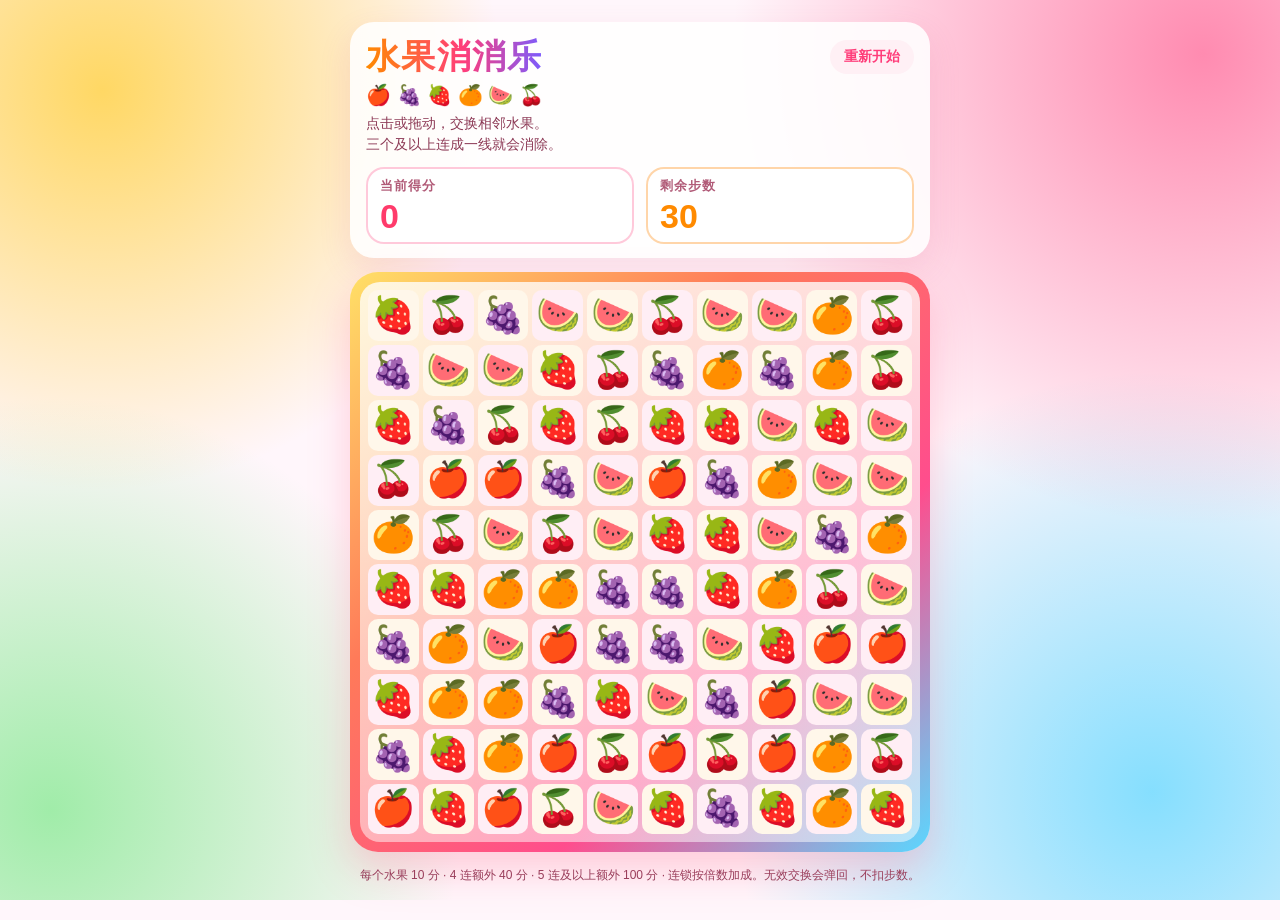
==== fruit-match3/index.html @ 19c9c41e "初始提交：水果消消乐和扫雷" ====
<!DOCTYPE html>
<html lang="zh-CN">
<head>
<meta charset="UTF-8">
<meta name="viewport" content="width=device-width, initial-scale=1">
<meta name="color-scheme" content="light">
<title>水果消消乐</title>
<link rel="icon" href="data:image/svg+xml,%3Csvg xmlns='http://www.w3.org/2000/svg' viewBox='0 0 16 16'%3E%3Ccircle cx='8' cy='8' r='8' fill='%23ff4d7a'/%3E%3C/svg%3E">
<style>
  :root { color-scheme: light; }

  * { box-sizing: border-box; }

  html, body { margin: 0; padding: 0; }

  body {
    min-height: 100vh;
    display: flex;
    justify-content: center;
    align-items: flex-start;
    padding: 22px 14px 36px;
    color: #6d2948;
    font-family: "Segoe UI", "PingFang SC", "Microsoft YaHei", sans-serif;
    background-color: #fff6fb;
    background-image:
      radial-gradient(circle at 8% 10%, rgba(255, 214, 92, .95) 0, rgba(255, 214, 92, 0) 28%),
      radial-gradient(circle at 94% 6%, rgba(255, 130, 170, .92) 0, rgba(255, 130, 170, 0) 32%),
      radial-gradient(circle at 90% 88%, rgba(120, 220, 255, .9) 0, rgba(120, 220, 255, 0) 30%),
      radial-gradient(circle at 4% 90%, rgba(150, 235, 160, .9) 0, rgba(150, 235, 160, 0) 28%);
    background-attachment: fixed;
  }

  button { font-family: inherit; }

  button:focus-visible {
    outline: 3px solid #ffd166;
    outline-offset: 3px;
  }

  ::selection { background: #ffd0e0; }

  .app {
    width: min(580px, 100%);
    display: flex;
    flex-direction: column;
    gap: 14px;
    user-select: none;
    -webkit-user-select: none;
  }

  .panel {
    background: rgba(255, 255, 255, .88);
    border-radius: 24px;
    padding: 16px 16px 14px;
    box-shadow: 0 12px 32px rgba(214, 80, 120, .14);
  }

  .title-row {
    display: flex;
    align-items: center;
    justify-content: space-between;
    gap: 12px;
  }

  h1 {
    margin: 0;
    font-size: 34px;
    line-height: 1.1;
    letter-spacing: .04em;
    color: #ff3d7a;
  }

  @supports ((-webkit-background-clip: text) or (background-clip: text)) {
    h1 {
      background: linear-gradient(90deg, #ff8a00, #ff3d7a 55%, #7a5cff);
      -webkit-background-clip: text;
      background-clip: text;
      color: transparent;
    }
  }

  .text-btn {
    flex: 0 0 auto;
    border: 0;
    background: #fff0f5;
    color: #ff3d7a;
    font-weight: 800;
    font-size: 14px;
    border-radius: 999px;
    padding: 8px 14px;
    cursor: pointer;
  }

  .text-btn:hover { background: #ffe0ea; }
  .text-btn:active { transform: translateY(1px); }

  .decor {
    margin: 8px 0 0;
    font-size: 20px;
    letter-spacing: .28em;
  }

  .hint {
    margin: 6px 0 0;
    color: #8d3a56;
    font-size: 14px;
    line-height: 1.5;
  }

  .stats {
    display: flex;
    gap: 12px;
    margin-top: 12px;
  }

  .stat {
    flex: 1;
    min-width: 0;
    background: #fff;
    border-radius: 18px;
    padding: 10px 14px 8px;
    box-shadow: inset 0 0 0 2px rgba(255, 170, 190, .35);
  }

  .score-stat { box-shadow: inset 0 0 0 2px rgba(255, 61, 122, .28); }
  .moves-stat { box-shadow: inset 0 0 0 2px rgba(255, 150, 40, .4); }

  .stat-label {
    display: block;
    color: #b15b78;
    font-size: 13px;
    font-weight: 800;
    letter-spacing: .08em;
  }

  .stat-value {
    display: inline-block;
    margin-top: 2px;
    font-size: 34px;
    line-height: 1.15;
    font-variant-numeric: tabular-nums;
    transform-origin: left center;
  }

  .score-stat .stat-value { color: #ff3b6b; }
  .moves-stat .stat-value { color: #ff8a00; }
  .stat-value.low { color: #ff2d55; }

  .stat-value.bump { animation: bump .25s ease; }

  @keyframes bump {
    50% { transform: scale(1.16); }
  }

  .board-wrap {
    position: relative;
    padding: 10px;
    border-radius: 28px;
    background: linear-gradient(135deg, #ffe066, #ff7a59 34%, #ff4d8d 68%, #5ad7ff);
    box-shadow: 0 18px 40px rgba(255, 90, 130, .28);
  }

  .board-wrap.shake {
    animation: boardNudge .45s ease;
  }

  @keyframes boardNudge {
    0%, 100% { transform: translateX(0); }
    20% { transform: translateX(-5px); }
    40% { transform: translateX(5px); }
    60% { transform: translateX(-3px); }
    80% { transform: translateX(2px); }
  }

  .board {
    width: 100%;
    min-width: 0;
    aspect-ratio: 1;
    display: grid;
    grid-template-columns: repeat(10, minmax(0, 1fr));
    grid-template-rows: repeat(10, minmax(0, 1fr));
    gap: 4px;
    padding: 8px;
    border-radius: 20px;
    overflow: hidden;
    touch-action: none;
    background: linear-gradient(180deg, rgba(255, 255, 255, .78), rgba(255, 255, 255, .5));
    cursor: pointer;
  }

  /*
   * 格子只做定位，不建立层叠上下文。水果用绝对定位脱离文档流，
   * 选中放大时不会把这一行和下面的行撑高。
   */
  .cell {
    position: relative;
    min-width: 0;
    min-height: 0;
    border-radius: 10px;
    background: #fff7ea;
  }

  .cell.alt { background: #ffeef5; }

  .cell.selected {
    background: #ffe08a;
    box-shadow: inset 0 0 0 3px #ff9f1c;
  }

  .cell.target {
    background: #d9ffe9;
    box-shadow: inset 0 0 0 3px #3dce7a;
  }

  .piece {
    font-family: "Segoe UI Emoji", "Apple Color Emoji", "Noto Color Emoji", "Segoe UI Symbol", sans-serif;
    line-height: 1;
  }

  .fruit {
    position: absolute;
    inset: 0;
    z-index: 2;
    display: flex;
    align-items: center;
    justify-content: center;
    min-width: 0;
    min-height: 0;
    font-size: var(--fruit, 24px);
  }

  .cell.selected .fruit { transform: scale(1.12); }

  .fruit.pop {
    z-index: 4;
    animation-name: pop;
    animation-timing-function: ease;
    animation-fill-mode: forwards;
  }

  @keyframes pop {
    0% { transform: scale(1); opacity: 1; }
    38% { transform: scale(1.42); opacity: 1; }
    100% { transform: scale(.15); opacity: 0; }
  }

  .fruit.shake { animation: shake .28s ease; }

  @keyframes shake {
    0%, 100% { transform: translateX(0); }
    30% { transform: translateX(-5px); }
    70% { transform: translateX(5px); }
  }

  .fruit.deal {
    animation-name: deal;
    animation-duration: 320ms;
    animation-timing-function: cubic-bezier(.2, .8, .2, 1);
    animation-fill-mode: backwards;
  }

  @keyframes deal {
    from { transform: scale(.25) rotate(-16deg); opacity: 0; }
    to { transform: none; opacity: 1; }
  }

  .board.dragging,
  .board.dragging .cell { cursor: grabbing; }

  .floats {
    position: absolute;
    inset: 0;
    z-index: 4;
    pointer-events: none;
    overflow: visible;
  }

  .floater {
    position: absolute;
    z-index: 5;
    text-align: center;
    white-space: nowrap;
    color: #ff3d68;
    font-weight: 900;
    text-shadow:
      0 1px 0 #fff,
      0 -1px 0 #fff,
      1px 0 0 #fff,
      -1px 0 0 #fff,
      0 8px 16px rgba(255, 59, 107, .35);
    animation: floatUp .85s ease-out forwards;
  }

  .floater b {
    font-size: 22px;
    font-weight: 900;
  }

  .floater small {
    display: block;
    margin-top: 2px;
    color: #ff7a00;
    font-size: 12px;
    font-weight: 800;
  }

  @keyframes floatUp {
    0% { opacity: 0; transform: translate(-50%, -40%) scale(.7); }
    18% { opacity: 1; transform: translate(-50%, -70%) scale(1.12); }
    100% { opacity: 0; transform: translate(-50%, -150%) scale(1); }
  }

  .toast {
    position: absolute;
    left: 50%;
    top: 50%;
    z-index: 6;
    padding: 12px 20px;
    border-radius: 999px;
    background: #ff3b6b;
    color: #fff;
    font-size: 22px;
    font-weight: 900;
    letter-spacing: .04em;
    white-space: nowrap;
    box-shadow: 0 10px 30px rgba(255, 59, 107, .35);
    pointer-events: none;
    opacity: 0;
    transform: translate(-50%, -46%) scale(.92);
    transition: .2s ease;
  }

  .toast.show {
    opacity: 1;
    transform: translate(-50%, -50%) scale(1);
  }

  .rule {
    margin: 0;
    text-align: center;
    color: #8d3a56;
    font-size: 12px;
    line-height: 1.5;
  }

  .overlay {
    position: fixed;
    inset: 0;
    z-index: 30;
    display: grid;
    place-items: center;
    padding: 20px;
    background: rgba(88, 24, 52, .38);
    backdrop-filter: blur(6px);
  }

  .overlay[hidden] { display: none !important; }

  .dialog {
    width: min(340px, 100%);
    padding: 28px 24px 22px;
    border-radius: 28px;
    background: #fff;
    text-align: center;
    box-shadow: 0 24px 60px rgba(120, 20, 60, .25);
    animation: dialogIn .28s ease;
  }

  @keyframes dialogIn {
    from { transform: scale(.92); opacity: 0; }
    to { transform: none; opacity: 1; }
  }

  .dialog-mark {
    font-size: 54px;
    line-height: 1;
  }

  .dialog h2 {
    margin: 8px 0 0;
    color: #ff3d7a;
    font-size: 28px;
  }

  .over-reason {
    margin: 6px 0 0;
    color: #8d3a56;
    font-size: 14px;
  }

  .final-label {
    margin: 16px 0 0;
    color: #b15b78;
    font-size: 13px;
    font-weight: 800;
    letter-spacing: .08em;
  }

  .final-score {
    margin: 2px 0 0;
    color: #ff8a00;
    font-size: 56px;
    line-height: 1;
    font-weight: 900;
    font-variant-numeric: tabular-nums;
  }

  .primary {
    width: 100%;
    margin-top: 18px;
    border: 0;
    border-radius: 999px;
    padding: 12px 28px;
    background: linear-gradient(90deg, #ff8a00, #ff3d7a);
    color: #fff;
    font-size: 18px;
    font-weight: 800;
    cursor: pointer;
    box-shadow: 0 8px 20px rgba(255, 61, 122, .35);
  }

  .primary:hover { filter: brightness(1.05); }
  .primary:active { transform: translateY(1px); }

  .noscript {
    margin: 0;
    padding: 16px;
    border-radius: 16px;
    background: #fff;
    text-align: center;
  }

  @media (prefers-reduced-motion: reduce) {
    *, *::before, *::after {
      animation-duration: 0.01ms !important;
      animation-iteration-count: 1 !important;
      transition-duration: 0.01ms !important;
    }
  }

  @media (max-width: 420px) {
    h1 { font-size: 28px; }
    .stat-value { font-size: 28px; }
    .hint { font-size: 13px; }
  }
</style>
</head>
<body>
  <div class="app">
    <header class="panel">
      <div class="title-row">
        <h1>水果消消乐</h1>
        <button type="button" id="btn-restart" class="text-btn">重新开始</button>
      </div>
      <p class="decor" aria-hidden="true">🍎🍇🍓🍊🍉🍒</p>
      <p class="hint">点击或拖动，交换相邻水果。<br>三个及以上连成一线就会消除。</p>
      <div class="stats">
        <section class="stat score-stat" aria-label="当前得分">
          <span class="stat-label">当前得分</span>
          <strong id="score" class="stat-value">0</strong>
        </section>
        <section class="stat moves-stat" aria-label="剩余步数">
          <span class="stat-label">剩余步数</span>
          <strong id="moves" class="stat-value">30</strong>
        </section>
      </div>
    </header>

    <div class="board-wrap" id="board-wrap">
      <div id="board" class="board" aria-label="游戏棋盘"></div>
      <div id="floats" class="floats"></div>
      <div id="toast" class="toast" role="status" aria-live="polite" aria-hidden="true"></div>
    </div>

    <p class="rule">每个水果 10 分 · 4 连额外 40 分 · 5 连及以上额外 100 分 · 连锁按倍数加成。无效交换会弹回，不扣步数。</p>
    <noscript><p class="noscript">请启用 JavaScript 后再玩。</p></noscript>
  </div>

  <div id="overlay" class="overlay" hidden aria-hidden="true">
    <div class="dialog" role="dialog" aria-modal="true" aria-labelledby="over-title">
      <div class="dialog-mark" aria-hidden="true">🍉</div>
      <h2 id="over-title">游戏结束</h2>
      <p id="over-reason" class="over-reason"></p>
      <p class="final-label">最终得分</p>
      <p id="final-score" class="final-score">0</p>
      <button type="button" id="btn-again" class="primary">再来一局</button>
    </div>
  </div>

<script>
(() => {
  'use strict';

  /*
   * 规则：
   * - 交换相邻水果，横或竖至少 3 个相同即消除。
   * - 消除后上方水果下落，顶部补充新水果，可以连锁。
   * - 只有形成消除的交换才消耗 1 步；无效交换会弹回。
   * - 没有任何可消除的交换时，提示“没有可用步数”并自动洗牌。
   * - 步数用完后结束。开局随机填充，但不会带着现成三连开始。
   */

  const ROWS = 10;
  const COLS = 10;
  const START_MOVES = 30;
  const FRUITS = ['🍎', '🍇', '🍓', '🍊', '🍉', '🍒'];
  const SCORE_FRUIT = 10;
  const SCORE_FOUR = 40;
  const SCORE_FIVE = 100;
  const MOTION = window.matchMedia('(prefers-reduced-motion: reduce)').matches;
  const T = {
    swap: MOTION ? 0 : 180,
    pop: MOTION ? 40 : 360,
    fall: MOTION ? 0 : 320,
    read: MOTION ? 450 : 780,
    deal: MOTION ? 0 : 680,
  };

  const boardEl = document.getElementById('board');
  const boardWrap = document.getElementById('board-wrap');
  const floatsEl = document.getElementById('floats');
  const toast = document.getElementById('toast');
  const scoreEl = document.getElementById('score');
  const movesEl = document.getElementById('moves');
  const overlay = document.getElementById('overlay');
  const finalScoreEl = document.getElementById('final-score');
  const overReasonEl = document.getElementById('over-reason');

  let board = [];
  let score = 0;
  let moves = START_MOVES;
  let busy = false;
  let gameOver = false;
  let playId = 0;
  let selected = null;
  let drag = null;

  function wait(ms) {
    if (ms <= 0) return Promise.resolve();
    return new Promise((resolve) => { setTimeout(resolve, ms); });
  }

  function randomFruit() {
    return Math.floor(Math.random() * FRUITS.length);
  }

  function wouldMatch(bd, r, c, fruit) {
    if (c >= 2 && bd[r][c - 1] === fruit && bd[r][c - 2] === fruit) return true;
    if (r >= 2 && bd[r - 1][c] === fruit && bd[r - 2][c] === fruit) return true;
    return false;
  }

  function findMatches(bd) {
    const groups = [];
    for (let r = 0; r < ROWS; r++) {
      let c = 0;
      while (c < COLS) {
        const fruit = bd[r][c];
        if (fruit == null) {
          c += 1;
          continue;
        }
        let end = c + 1;
        while (end < COLS && bd[r][end] === fruit) end += 1;
        if (end - c >= 3) {
          const cells = [];
          for (let k = c; k < end; k++) cells.push([r, k]);
          groups.push(cells);
        }
        c = end;
      }
    }
    for (let c = 0; c < COLS; c++) {
      let r = 0;
      while (r < ROWS) {
        const fruit = bd[r][c];
        if (fruit == null) {
          r += 1;
          continue;
        }
        let end = r + 1;
        while (end < ROWS && bd[end][c] === fruit) end += 1;
        if (end - r >= 3) {
          const cells = [];
          for (let k = r; k < end; k++) cells.push([k, c]);
          groups.push(cells);
        }
        r = end;
      }
    }
    return { groups };
  }

  function swapOn(bd, r1, c1, r2, c2) {
    const tmp = bd[r1][c1];
    bd[r1][c1] = bd[r2][c2];
    bd[r2][c2] = tmp;
  }

  function lineHasMatch(bd, r, c) {
    const fruit = bd[r][c];
    if (fruit == null) return false;
    let left = c;
    while (left > 0 && bd[r][left - 1] === fruit) left -= 1;
    let right = c;
    while (right + 1 < COLS && bd[r][right + 1] === fruit) right += 1;
    if (right - left + 1 >= 3) return true;
    let up = r;
    while (up > 0 && bd[up - 1][c] === fruit) up -= 1;
    let down = r;
    while (down + 1 < ROWS && bd[down + 1][c] === fruit) down += 1;
    return down - up + 1 >= 3;
  }

  function swapWouldMatch(bd, r1, c1, r2, c2) {
    swapOn(bd, r1, c1, r2, c2);
    const ok = lineHasMatch(bd, r1, c1) || lineHasMatch(bd, r2, c2);
    swapOn(bd, r1, c1, r2, c2);
    return ok;
  }

  function hasPossibleMove(bd) {
    for (let r = 0; r < ROWS; r++) {
      for (let c = 0; c < COLS; c++) {
        if (c + 1 < COLS && bd[r][c] !== bd[r][c + 1] && swapWouldMatch(bd, r, c, r, c + 1)) return true;
        if (r + 1 < ROWS && bd[r][c] !== bd[r + 1][c] && swapWouldMatch(bd, r, c, r + 1, c)) return true;
      }
    }
    return false;
  }

  function fillRandom() {
    const bd = Array.from({ length: ROWS }, () => Array(COLS).fill(null));
    for (let r = 0; r < ROWS; r++) {
      for (let c = 0; c < COLS; c++) {
        const options = [];
        for (let fruit = 0; fruit < FRUITS.length; fruit++) {
          if (!wouldMatch(bd, r, c, fruit)) options.push(fruit);
        }
        bd[r][c] = options.length
          ? options[Math.floor(Math.random() * options.length)]
          : randomFruit();
      }
    }
    return bd;
  }

  function generateBoard() {
    let bd = fillRandom();
    for (let attempt = 0; attempt < 200; attempt++) {
      bd = fillRandom();
      if (findMatches(bd).groups.length === 0 && hasPossibleMove(bd)) return bd;
    }
    return bd;
  }

  function countFruits(source) {
    const counts = Array(FRUITS.length).fill(0);
    for (let r = 0; r < ROWS; r++) {
      for (let c = 0; c < COLS; c++) counts[source[r][c]] += 1;
    }
    return counts;
  }

  function placeFromCounts(base) {
    const counts = base.slice();
    const bd = Array.from({ length: ROWS }, () => Array(COLS).fill(null));
    for (let r = 0; r < ROWS; r++) {
      for (let c = 0; c < COLS; c++) {
        const options = [];
        for (let fruit = 0; fruit < FRUITS.length; fruit++) {
          if (counts[fruit] > 0 && !wouldMatch(bd, r, c, fruit)) options.push(fruit);
        }
        if (!options.length) return null;
        const fruit = options[Math.floor(Math.random() * options.length)];
        bd[r][c] = fruit;
        counts[fruit] -= 1;
      }
    }
    return bd;
  }

  function shuffleBoard(source) {
    const base = countFruits(source);
    for (let attempt = 0; attempt < 160; attempt++) {
      const bd = placeFromCounts(base);
      if (bd && findMatches(bd).groups.length === 0 && hasPossibleMove(bd)) return bd;
    }
    return null;
  }

  function makePlayable(source) {
    if (source) {
      const shuffled = shuffleBoard(source);
      if (shuffled) return shuffled;
    }
    for (let i = 0; i < 20; i++) {
      const bd = generateBoard();
      if (findMatches(bd).groups.length === 0 && hasPossibleMove(bd)) return bd;
    }
    return generateBoard();
  }

  function applyGravity(bd) {
    const motions = [];
    for (let c = 0; c < COLS; c++) {
      const stack = [];
      for (let r = ROWS - 1; r >= 0; r--) {
        if (bd[r][c] != null) stack.push({ fruit: bd[r][c], fromR: r });
      }
      const missing = ROWS - stack.length;
      for (let i = 0; i < missing; i++) {
        stack.push({ fruit: randomFruit(), fromR: -1 - i });
      }
      for (let r = ROWS - 1; r >= 0; r--) {
        const item = stack[ROWS - 1 - r];
        bd[r][c] = item.fruit;
        motions.push({ r, c, dy: r - item.fromR });
      }
    }
    return motions;
  }

  function award(groups, combo) {
    const seen = new Set();
    const labels = [];
    for (const cells of groups) {
      let base = 0;
      for (const [r, c] of cells) {
        const key = r + ',' + c;
        if (!seen.has(key)) {
          seen.add(key);
          base += SCORE_FRUIT;
        }
      }
      let bonus = 0;
      if (cells.length === 4) bonus = SCORE_FOUR;
      else if (cells.length >= 5) bonus = SCORE_FIVE;
      labels.push({ cells, pts: (base + bonus) * combo, combo });
    }
    const total = labels.reduce((sum, label) => sum + label.pts, 0);
    return { labels, total };
  }

  function isAdjacent(a, b) {
    return Math.abs(a.r - b.r) + Math.abs(a.c - b.c) === 1;
  }

  function formatScore(value) {
    return value.toLocaleString('zh-CN');
  }

  function pulse(el) {
    el.classList.remove('bump');
    void el.offsetWidth;
    el.classList.add('bump');
    el.addEventListener('animationend', function handler(event) {
      if (event.animationName !== 'bump') return;
      el.classList.remove('bump');
      el.removeEventListener('animationend', handler);
    });
  }

  function updateHUD(scorePulse, movesPulse) {
    scoreEl.textContent = formatScore(score);
    movesEl.textContent = String(moves);
    movesEl.classList.toggle('low', moves <= 5);
    if (scorePulse) pulse(scoreEl);
    if (movesPulse) pulse(movesEl);
  }

  function setBusy(value) {
    busy = value;
    boardEl.classList.toggle('is-busy', busy);
  }

  function cellAt(r, c) {
    return boardEl.querySelector('.cell[data-r="' + r + '"][data-c="' + c + '"]');
  }

  function piece(r, c) {
    const cell = cellAt(r, c);
    return cell ? cell.querySelector('.fruit') : null;
  }

  function createCell(r, c) {
    const fruitIndex = board[r][c];
    const cell = document.createElement('div');
    cell.className = 'cell' + ((r + c) % 2 ? ' alt' : '');
    if (selected && selected.r === r && selected.c === c) cell.classList.add('selected');
    cell.dataset.r = String(r);
    cell.dataset.c = String(c);
    cell.dataset.fruit = String(fruitIndex);
    const fruit = document.createElement('div');
    fruit.className = 'piece fruit';
    fruit.textContent = fruitIndex == null ? '' : FRUITS[fruitIndex];
    cell.appendChild(fruit);
    return cell;
  }

  function syncFruitSize() {
    const cell = boardEl.querySelector('.cell');
    if (!cell) return;
    const size = cell.getBoundingClientRect().width;
    if (!size) return;
    const next = (size * 0.7).toFixed(2) + 'px';
    if (boardEl.style.getPropertyValue('--fruit') !== next) {
      boardEl.style.setProperty('--fruit', next);
    }
  }

  function renderBoard() {
    const frag = document.createDocumentFragment();
    for (let r = 0; r < ROWS; r++) {
      for (let c = 0; c < COLS; c++) frag.appendChild(createCell(r, c));
    }
    boardEl.replaceChildren(frag);
    syncFruitSize();
  }

  function clearSelection() {
    selected = null;
    boardEl.querySelectorAll('.cell.selected').forEach((el) => el.classList.remove('selected'));
  }

  function setSelection(pos) {
    clearSelection();
    selected = { r: pos.r, c: pos.c };
    const cell = cellAt(pos.r, pos.c);
    if (cell) cell.classList.add('selected');
  }

  function clearHints() {
    boardEl.querySelectorAll('.cell.target').forEach((el) => el.classList.remove('target'));
  }

  function paintPressed(pos) {
    boardEl.querySelectorAll('.cell.selected').forEach((el) => el.classList.remove('selected'));
    const cell = pos.el || cellAt(pos.r, pos.c);
    if (cell) cell.classList.add('selected');
  }

  function restoreSelection() {
    boardEl.querySelectorAll('.cell.selected').forEach((el) => el.classList.remove('selected'));
    if (!selected) return;
    const cell = cellAt(selected.r, selected.c);
    if (cell) cell.classList.add('selected');
  }

  function readCell(target) {
    if (!target || !target.closest) return null;
    const cell = target.closest('.cell');
    if (!cell || !boardEl.contains(cell)) return null;
    return { r: Number(cell.dataset.r), c: Number(cell.dataset.c), el: cell };
  }

  function onDealEnd(event) {
    if (event.animationName !== 'deal') return;
    const fruit = event.currentTarget;
    fruit.classList.remove('deal');
    fruit.style.animationDelay = '';
    fruit.removeEventListener('animationend', onDealEnd);
  }

  function playDeal() {
    if (MOTION) return;
    boardEl.querySelectorAll('.fruit').forEach((fruit) => {
      const cell = fruit.parentElement;
      const delay = (Number(cell.dataset.r) + Number(cell.dataset.c)) * 14;
      fruit.classList.add('deal');
      fruit.style.animationDelay = delay + 'ms';
      fruit.addEventListener('animationend', onDealEnd);
    });
  }

  function shake(r, c) {
    const fruit = piece(r, c);
    if (!fruit) return;
    fruit.classList.remove('deal', 'shake');
    fruit.style.animationDelay = '';
    void fruit.offsetWidth;
    fruit.classList.add('shake');
    fruit.addEventListener('animationend', (event) => {
      if (event.animationName !== 'shake') return;
      fruit.classList.remove('shake');
    }, { once: true });
  }

  function hideToast() {
    toast.classList.remove('show');
    toast.textContent = '';
    toast.setAttribute('aria-hidden', 'true');
    boardWrap.classList.remove('shake');
  }

  function showToast(text) {
    toast.textContent = text;
    toast.setAttribute('aria-hidden', 'false');
    toast.classList.add('show');
    if (!MOTION) boardWrap.classList.add('shake');
  }

  function rowStride() {
    const top = cellAt(0, 0);
    const below = cellAt(1, 0);
    if (!top || !below) return 0;
    return below.getBoundingClientRect().top - top.getBoundingClientRect().top;
  }

  function axis() {
    const origin = cellAt(0, 0).getBoundingClientRect();
    const right = cellAt(0, 1).getBoundingClientRect();
    const below = cellAt(1, 0).getBoundingClientRect();
    return { x: right.left - origin.left, y: below.top - origin.top };
  }

  async function animateSwap(a, b) {
    const fruitA = piece(a.r, a.c);
    const fruitB = piece(b.r, b.c);
    if (!fruitA || !fruitB || T.swap <= 0) return;
    const delta = axis();
    const dx = (b.c - a.c) * delta.x;
    const dy = (b.r - a.r) * delta.y;
    [fruitA, fruitB].forEach((fruit) => {
      fruit.classList.remove('deal', 'shake');
      fruit.style.animation = 'none';
      fruit.style.transition = 'none';
      fruit.style.transform = 'translate(0px, 0px)';
      fruit.style.zIndex = '3';
    });
    fruitA.style.zIndex = '4';
    void fruitA.offsetWidth;
    const timing = 'transform ' + T.swap + 'ms ease';
    fruitA.style.transition = timing;
    fruitB.style.transition = timing;
    fruitA.style.transform = 'translate(' + dx + 'px, ' + dy + 'px)';
    fruitB.style.transform = 'translate(' + (-dx) + 'px, ' + (-dy) + 'px)';
    await wait(T.swap);
  }

  async function animateSwapBack(a, b) {
    const fruitA = piece(a.r, a.c);
    const fruitB = piece(b.r, b.c);
    if (!fruitA || !fruitB || T.swap <= 0) return;
    fruitA.style.transform = 'translate(0px, 0px)';
    fruitB.style.transform = 'translate(0px, 0px)';
    await wait(T.swap);
    [fruitA, fruitB].forEach((fruit) => {
      fruit.style.transition = '';
      fruit.style.transform = '';
      fruit.style.animation = '';
      fruit.style.zIndex = '';
    });
  }

  function spawnFloater(cells, pts, combo) {
    const wrap = boardWrap.getBoundingClientRect();
    let x = 0;
    let y = 0;
    for (const [r, c] of cells) {
      const rect = cellAt(r, c).getBoundingClientRect();
      x += rect.left + rect.width / 2;
      y += rect.top + rect.height / 2;
    }
    x /= cells.length;
    y /= cells.length;
    const floater = document.createElement('div');
    floater.className = 'floater';
    floater.style.left = (x - wrap.left) + 'px';
    floater.style.top = (y - wrap.top) + 'px';
    const strong = document.createElement('b');
    strong.textContent = '+' + pts;
    floater.appendChild(strong);
    if (combo > 1) {
      const small = document.createElement('small');
      small.textContent = '连击 ×' + combo;
      floater.appendChild(small);
    }
    floatsEl.appendChild(floater);
    setTimeout(() => floater.remove(), 900);
  }

  function paintPop(labels) {
    const seen = new Set();
    for (const label of labels) {
      for (const [r, c] of label.cells) {
        const key = r + ',' + c;
        if (seen.has(key)) continue;
        seen.add(key);
        const fruit = piece(r, c);
        if (!fruit) continue;
        fruit.classList.remove('deal', 'shake');
        fruit.style.animation = '';
        fruit.classList.add('pop');
        fruit.style.animationDuration = T.pop + 'ms';
      }
      spawnFloater(label.cells, label.pts, label.combo);
    }
  }

  function clearMatched(groups) {
    const seen = new Set();
    for (const cells of groups) {
      for (const [r, c] of cells) {
        const key = r + ',' + c;
        if (seen.has(key)) continue;
        seen.add(key);
        board[r][c] = null;
      }
    }
  }

  async function animateFalls(motions) {
    if (T.fall <= 0) return;
    const stride = rowStride();
    if (!stride) return;
    const nodes = [];
    for (const motion of motions) {
      if (motion.dy <= 0) continue;
      const fruit = piece(motion.r, motion.c);
      if (!fruit) continue;
      fruit.style.transition = 'none';
      fruit.style.transform = 'translateY(' + (-motion.dy * stride) + 'px)';
      nodes.push(fruit);
    }
    if (!nodes.length) return;
    boardEl.offsetHeight;
    for (const fruit of nodes) {
      fruit.style.transition = 'transform ' + T.fall + 'ms cubic-bezier(.18,.8,.2,1)';
      fruit.style.transform = 'translateY(0px)';
    }
    await wait(T.fall);
    for (const fruit of nodes) {
      fruit.style.transition = '';
      fruit.style.transform = '';
    }
  }

  function showGameOver() {
    gameOver = true;
    overReasonEl.textContent = START_MOVES + ' 步已用完';
    finalScoreEl.textContent = formatScore(score);
    overlay.hidden = false;
    overlay.setAttribute('aria-hidden', 'false');
    document.getElementById('btn-again').focus();
  }

  async function noMovesReshuffle(id) {
    showToast('没有可用步数');
    await wait(T.read);
    if (playId !== id) {
      hideToast();
      return;
    }
    boardWrap.classList.remove('shake');
    board = makePlayable(board);
    renderBoard();
    playDeal();
    await wait(T.deal);
    if (playId !== id) {
      hideToast();
      return;
    }
    hideToast();
  }

  async function resolveMatches(id) {
    let combo = 1;
    while (playId === id) {
      const { groups } = findMatches(board);
      if (!groups.length) break;
      const result = award(groups, combo);
      score += result.total;
      updateHUD(true, false);
      paintPop(result.labels);
      await wait(T.pop);
      if (playId !== id) return;
      clearMatched(groups);
      const motions = applyGravity(board);
      renderBoard();
      await animateFalls(motions);
      if (playId !== id) return;
      combo += 1;
    }
    if (playId !== id) return;
    if (moves <= 0) {
      showGameOver();
      return;
    }
    if (!hasPossibleMove(board)) await noMovesReshuffle(id);
  }

  async function doSwap(a, b) {
    if (busy || gameOver) return;
    if (!isAdjacent(a, b)) return;
    const id = playId;
    if (board[a.r][a.c] === board[b.r][b.c]) {
      shake(a.r, a.c);
      shake(b.r, b.c);
      return;
    }
    setBusy(true);
    clearSelection();
    try {
      await animateSwap(a, b);
      if (playId !== id) return;
      swapOn(board, a.r, a.c, b.r, b.c);
      const matched = findMatches(board).groups.length > 0;
      if (!matched) {
        swapOn(board, a.r, a.c, b.r, b.c);
        await animateSwapBack(a, b);
        return;
      }
      moves -= 1;
      updateHUD(false, true);
      renderBoard();
      await resolveMatches(id);
    } finally {
      if (playId === id) setBusy(false);
    }
  }

  function handleTap(pos) {
    if (busy || gameOver) return;
    if (!selected) {
      setSelection(pos);
      return;
    }
    if (selected.r === pos.r && selected.c === pos.c) {
      clearSelection();
      return;
    }
    if (isAdjacent(selected, pos)) {
      const origin = { r: selected.r, c: selected.c };
      clearSelection();
      doSwap(origin, pos);
      return;
    }
    setSelection(pos);
  }

  function onPointerDown(event) {
    if (!event.isPrimary || event.button !== 0) return;
    if (busy || gameOver) return;
    const pos = readCell(event.target);
    if (!pos) return;
    event.preventDefault();
    try { boardEl.setPointerCapture(event.pointerId); } catch (err) { /* 指针可能已经结束 */ }
    drag = {
      id: event.pointerId,
      r: pos.r,
      c: pos.c,
      x: event.clientX,
      y: event.clientY,
      moved: false,
    };
    paintPressed(pos);
  }

  function onPointerMove(event) {
    if (!drag || event.pointerId !== drag.id) return;
    if (Math.hypot(event.clientX - drag.x, event.clientY - drag.y) > 12) {
      drag.moved = true;
      boardEl.classList.add('dragging');
    }
    clearHints();
    if (!drag.moved) return;
    const hit = document.elementFromPoint(event.clientX, event.clientY);
    const pos = hit ? readCell(hit) : null;
    if (pos && isAdjacent(drag, pos)) pos.el.classList.add('target');
  }

  function finishDrag() {
    drag = null;
    boardEl.classList.remove('dragging');
    clearHints();
    restoreSelection();
  }

  function onPointerUp(event) {
    if (!drag || event.pointerId !== drag.id) return;
    const start = drag;
    finishDrag();
    const hit = document.elementFromPoint(event.clientX, event.clientY);
    const pos = hit ? readCell(hit) : null;
    if (start.moved && pos && isAdjacent(start, pos)) {
      clearSelection();
      doSwap(start, pos);
      return;
    }
    if (!start.moved) handleTap(start);
  }

  function onPointerCancel(event) {
    if (!drag || event.pointerId !== drag.id) return;
    finishDrag();
  }

  function startGame() {
    playId += 1;
    score = 0;
    moves = START_MOVES;
    gameOver = false;
    selected = null;
    drag = null;
    boardEl.classList.remove('dragging');
    board = makePlayable(null);
    floatsEl.replaceChildren();
    hideToast();
    overlay.hidden = true;
    overlay.setAttribute('aria-hidden', 'true');
    updateHUD(false, false);
    renderBoard();
    playDeal();
    setBusy(false);
    if (!hasPossibleMove(board) || findMatches(board).groups.length > 0) {
      const id = playId;
      setBusy(true);
      noMovesReshuffle(id).finally(() => {
        if (playId === id) setBusy(false);
      });
    }
  }

  document.getElementById('btn-restart').addEventListener('click', startGame);
  document.getElementById('btn-again').addEventListener('click', startGame);
  boardEl.addEventListener('pointerdown', onPointerDown, { passive: false });
  boardEl.addEventListener('pointermove', onPointerMove);
  boardEl.addEventListener('pointerup', onPointerUp);
  boardEl.addEventListener('pointercancel', onPointerCancel);
  boardEl.addEventListener('contextmenu', (event) => event.preventDefault());
  window.addEventListener('resize', syncFruitSize);

  startGame();
})();
</script>
</body>
</html>
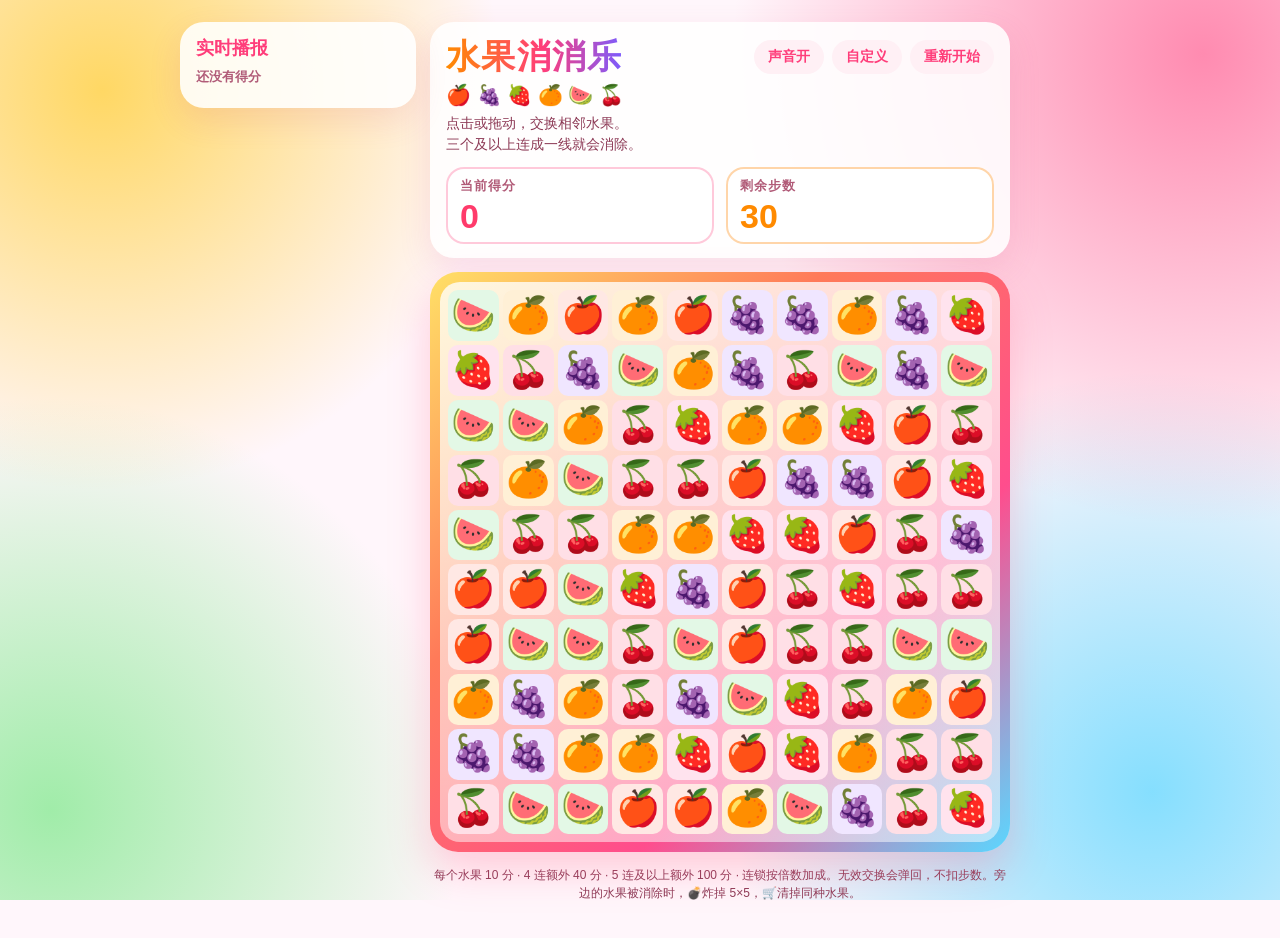
==== commit 07b4bc39: "为水果消消乐加入炸弹、购物车、自定义和音效，并为扫雷补上声音开关与作弊提示。 Co-authored-by: Cursor <cursoragent@cursor.com>" ====
--- a/fruit-match3/index.html
+++ b/fruit-match3/index.html
@@ -5,7 +5,7 @@
 <meta name="viewport" content="width=device-width, initial-scale=1">
 <meta name="color-scheme" content="light">
 <title>水果消消乐</title>
-<link rel="icon" href="data:image/svg+xml,%3Csvg xmlns='http://www.w3.org/2000/svg' viewBox='0 0 16 16'%3E%3Ccircle cx='8' cy='8' r='8' fill='%23ff4d7a'/%3E%3C/svg%3E">
+<link rel="icon" href="data:image/svg+xml,%3Csvg xmlns='http://www.w3.org/2000/svg' viewBox='0 0 64 64'%3E%3Cpath fill='%23218a3a' d='M6 24c2 18 12 30 26 30s24-12 26-30z'/%3E%3Cpath fill='%23f3fad8' d='M10 24c2 14 10 24 22 24s20-10 22-24z'/%3E%3Cpath fill='%23ff4b6e' d='M14 24c2 11 8 19 18 19s16-8 18-19z'/%3E%3Cellipse fill='%232a211c' cx='26' cy='34' rx='2' ry='2.6' transform='rotate(20 26 34)'/%3E%3Cellipse fill='%232a211c' cx='36' cy='32' rx='2' ry='2.6' transform='rotate(-15 36 32)'/%3E%3Cellipse fill='%232a211c' cx='32' cy='38' rx='1.7' ry='2.3' transform='rotate(8 32 38)'/%3E%3C/svg%3E">
 <style>
   :root { color-scheme: light; }
 
@@ -39,6 +39,92 @@
 
   ::selection { background: #ffd0e0; }
 
+  .stage {
+    width: min(920px, 100%);
+    display: flex;
+    align-items: flex-start;
+    gap: 14px;
+  }
+
+  .feed {
+    width: 236px;
+    flex: 0 0 236px;
+    position: sticky;
+    top: 22px;
+    display: flex;
+    flex-direction: column;
+    gap: 8px;
+    max-height: calc(100vh - 44px);
+    padding: 14px 12px 12px;
+  }
+
+  .feed h2 {
+    margin: 0;
+    font-size: 18px;
+    line-height: 1.2;
+    color: #ff3d7a;
+  }
+
+  .feed-empty {
+    margin: 0;
+    color: #b15b78;
+    font-size: 13px;
+    font-weight: 700;
+  }
+
+  .feed-list {
+    list-style: none;
+    margin: 0;
+    padding: 0;
+    overflow: auto;
+    display: flex;
+    flex-direction: column;
+    gap: 8px;
+    min-height: 0;
+    max-height: calc(100vh - 120px);
+  }
+
+  .feed-item {
+    display: grid;
+    grid-template-columns: 1fr auto;
+    gap: 2px 8px;
+    align-items: center;
+    background: #fff;
+    border-radius: 14px;
+    padding: 8px 10px;
+    box-shadow: inset 0 0 0 2px rgba(255, 170, 190, .35);
+    animation: feedIn .28s ease;
+  }
+
+  .feed-card {
+    grid-column: 1;
+    grid-row: 1;
+    font-size: 14px;
+    font-weight: 800;
+  }
+
+  .feed-meta {
+    grid-column: 1;
+    grid-row: 2;
+    color: #8d3a56;
+    font-size: 12px;
+    font-weight: 700;
+  }
+
+  .feed-item b {
+    grid-column: 2;
+    grid-row: 1 / span 2;
+    align-self: center;
+    color: #ff8a00;
+    font-size: 18px;
+    font-variant-numeric: tabular-nums;
+  }
+
+  @keyframes feedIn {
+    from { transform: translateY(-8px); opacity: 0; }
+    to { transform: none; opacity: 1; }
+  }
+
   .app {
     width: min(580px, 100%);
     display: flex;
@@ -59,6 +145,7 @@
     display: flex;
     align-items: center;
     justify-content: space-between;
+    flex-wrap: wrap;
     gap: 12px;
   }
 
@@ -78,6 +165,21 @@
       color: transparent;
     }
   }
+
+  .title-actions {
+    display: flex;
+    flex-wrap: wrap;
+    justify-content: flex-end;
+    gap: 8px;
+    flex: 0 0 auto;
+  }
+
+  .sound-btn.is-off {
+    background: #f4f4f4;
+    color: #9a8b92;
+  }
+
+  .sound-btn.is-off:hover { background: #ececec; }
 
   .text-btn {
     flex: 0 0 auto;
@@ -200,7 +302,14 @@
     background: #fff7ea;
   }
 
-  .cell.alt { background: #ffeef5; }
+  .cell[data-fruit="0"] { background: #ffe8e4; }
+  .cell[data-fruit="1"] { background: #f0e6ff; }
+  .cell[data-fruit="2"] { background: #ffe3ee; }
+  .cell[data-fruit="3"] { background: #fff0d6; }
+  .cell[data-fruit="4"] { background: #e3f8e6; }
+  .cell[data-fruit="5"] { background: #ffdfe6; }
+  .cell.bomb { background: #fff3c4; }
+  .cell.cart { background: #e5f0ff; }
 
   .cell.selected {
     background: #ffe08a;
@@ -227,6 +336,15 @@
     min-width: 0;
     min-height: 0;
     font-size: var(--fruit, 24px);
+  }
+
+  .fruit .badge {
+    position: absolute;
+    right: 1px;
+    bottom: 0;
+    font-size: .42em;
+    line-height: 1;
+    pointer-events: none;
   }
 
   .cell.selected .fruit { transform: scale(1.12); }
@@ -419,8 +537,63 @@
     box-shadow: 0 8px 20px rgba(255, 61, 122, .35);
   }
 
+  .set-note {
+    margin: 12px 0 0;
+    color: #8d3a56;
+    font-size: 13px;
+    line-height: 1.5;
+    text-align: left;
+  }
+
+  .settings-form { text-align: left; }
+
+  .settings-form h2 { text-align: center; }
+
+  .settings-form label {
+    display: flex;
+    flex-direction: column;
+    gap: 6px;
+    margin-top: 12px;
+    color: #8d3a56;
+    font-size: 14px;
+    font-weight: 800;
+  }
+
+  .settings-form input {
+    font: inherit;
+    font-size: 18px;
+    padding: 8px 10px;
+    border: 2px solid #ffd0e0;
+    border-radius: 12px;
+    color: #6d2948;
+  }
+
+  .set-actions {
+    display: flex;
+    gap: 10px;
+  }
+
+  .set-actions .primary { margin-top: 16px; }
+
+  .set-actions .text-btn {
+    margin-top: 16px;
+    padding: 12px 16px;
+  }
+
+  .set-actions .primary,
+  .set-actions .text-btn { flex: 1; }
+
+  .settings { z-index: 40; }
+
   .primary:hover { filter: brightness(1.05); }
   .primary:active { transform: translateY(1px); }
+
+  .over-custom {
+    display: block;
+    width: 100%;
+    margin-top: 10px;
+    padding: 10px 16px;
+  }
 
   .noscript {
     margin: 0;
@@ -438,6 +611,18 @@
     }
   }
 
+  @media (max-width: 860px) {
+    .stage { flex-direction: column; }
+    .feed {
+      order: 2;
+      width: 100%;
+      flex-basis: auto;
+      position: static;
+      max-height: none;
+    }
+    .feed-list { max-height: 180px; }
+  }
+
   @media (max-width: 420px) {
     h1 { font-size: 28px; }
     .stat-value { font-size: 28px; }
@@ -446,11 +631,21 @@
 </style>
 </head>
 <body>
-  <div class="app">
+  <div class="stage">
+    <aside class="feed panel" aria-label="得分播报">
+      <h2>实时播报</h2>
+      <p class="feed-empty" id="feed-empty">还没有得分</p>
+      <ol class="feed-list" id="feed-list" aria-live="polite"></ol>
+    </aside>
+    <div class="app">
     <header class="panel">
       <div class="title-row">
         <h1>水果消消乐</h1>
-        <button type="button" id="btn-restart" class="text-btn">重新开始</button>
+        <div class="title-actions">
+          <button type="button" id="btn-sound" class="text-btn sound-btn" aria-pressed="true">声音开</button>
+          <button type="button" id="btn-custom" class="text-btn">自定义</button>
+          <button type="button" id="btn-restart" class="text-btn">重新开始</button>
+        </div>
       </div>
       <p class="decor" aria-hidden="true">🍎🍇🍓🍊🍉🍒</p>
       <p class="hint">点击或拖动，交换相邻水果。<br>三个及以上连成一线就会消除。</p>
@@ -472,8 +667,29 @@
       <div id="toast" class="toast" role="status" aria-live="polite" aria-hidden="true"></div>
     </div>
 
-    <p class="rule">每个水果 10 分 · 4 连额外 40 分 · 5 连及以上额外 100 分 · 连锁按倍数加成。无效交换会弹回，不扣步数。</p>
+    <p class="rule">每个水果 10 分 · 4 连额外 40 分 · 5 连及以上额外 100 分 · 连锁按倍数加成。无效交换会弹回，不扣步数。旁边的水果被消除时，💣炸掉 5×5，🛒清掉同种水果。</p>
     <noscript><p class="noscript">请启用 JavaScript 后再玩。</p></noscript>
+  </div>
+  </div>
+
+  <div id="settings" class="overlay settings" hidden aria-hidden="true">
+    <form class="dialog settings-form" id="settings-form">
+      <h2>自定义</h2>
+      <label>剩余步数
+        <input id="set-moves" type="number" min="1" max="999" step="1" required>
+      </label>
+      <label>炸弹出现概率（%）
+        <input id="set-bomb" type="number" min="0" max="100" step="0.1" required>
+      </label>
+      <label>购物车出现概率（%）
+        <input id="set-cart" type="number" min="0" max="100" step="0.1" required>
+      </label>
+      <p class="set-note">概率只影响之后新出现的格子。旁边的水果被消除时，炸弹炸掉以自己为中心的 5×5；购物车清掉角标上的水果，以及旁边刚被消掉的种类。</p>
+      <div class="set-actions">
+        <button type="button" id="set-cancel" class="text-btn">取消</button>
+        <button type="submit" class="primary">确定</button>
+      </div>
+    </form>
   </div>
 
   <div id="overlay" class="overlay" hidden aria-hidden="true">
@@ -484,6 +700,8 @@
       <p class="final-label">最终得分</p>
       <p id="final-score" class="final-score">0</p>
       <button type="button" id="btn-again" class="primary">再来一局</button>
+      <button type="button" id="btn-custom-over" class="text-btn over-custom">自定义</button>
+      <button type="button" id="btn-sound-over" class="text-btn sound-btn over-custom" aria-pressed="true">声音开</button>
     </div>
   </div>
 
@@ -497,6 +715,7 @@
    * - 消除后上方水果下落，顶部补充新水果，可以连锁。
    * - 只有形成消除的交换才消耗 1 步；无效交换会弹回。
    * - 没有任何可消除的交换时，提示“没有可用步数”并自动洗牌。
+   * - 旁边的水果被消除时，炸弹炸掉以自己为中心的 5×5，购物车清掉同种水果。
    * - 步数用完后结束。开局随机填充，但不会带着现成三连开始。
    */
 
@@ -504,6 +723,7 @@
   const COLS = 10;
   const START_MOVES = 30;
   const FRUITS = ['🍎', '🍇', '🍓', '🍊', '🍉', '🍒'];
+  const FRUIT_NAMES = ['苹果', '葡萄', '草莓', '橙子', '西瓜', '樱桃'];
   const SCORE_FRUIT = 10;
   const SCORE_FOUR = 40;
   const SCORE_FIVE = 100;
@@ -520,6 +740,8 @@
   const boardWrap = document.getElementById('board-wrap');
   const floatsEl = document.getElementById('floats');
   const toast = document.getElementById('toast');
+  const feedList = document.getElementById('feed-list');
+  const feedEmpty = document.getElementById('feed-empty');
   const scoreEl = document.getElementById('score');
   const movesEl = document.getElementById('moves');
   const overlay = document.getElementById('overlay');
@@ -528,7 +750,10 @@
 
   let board = [];
   let score = 0;
+  let startMoves = START_MOVES;
   let moves = START_MOVES;
+  let bombChance = 0.005;
+  let cartChance = 0.005;
   let busy = false;
   let gameOver = false;
   let playId = 0;
@@ -538,6 +763,132 @@
   function wait(ms) {
     if (ms <= 0) return Promise.resolve();
     return new Promise((resolve) => { setTimeout(resolve, ms); });
+  }
+
+  let soundOn = true;
+  try {
+    if (localStorage.getItem('fruit-match3-sound') === 'off') soundOn = false;
+  } catch (err) { /* 浏览器可能禁止本地存储 */ }
+
+  let audioCtx = null;
+  let audioOut = null;
+
+  function audio() {
+    if (!audioCtx) {
+      const Ctx = window.AudioContext || window.webkitAudioContext;
+      if (!Ctx) return null;
+      audioCtx = new Ctx();
+      audioOut = audioCtx.createGain();
+      audioOut.gain.value = 0.42;
+      audioOut.connect(audioCtx.destination);
+    }
+    if (audioCtx.state === 'suspended') audioCtx.resume();
+    return audioCtx;
+  }
+
+  function tone(ctx, time, freq, dur, type, peak, slide) {
+    const osc = ctx.createOscillator();
+    const amp = ctx.createGain();
+    osc.type = type || 'sine';
+    osc.frequency.setValueAtTime(freq, time);
+    if (slide) osc.frequency.exponentialRampToValueAtTime(Math.max(40, slide), time + dur);
+    amp.gain.setValueAtTime(0.0001, time);
+    amp.gain.exponentialRampToValueAtTime(Math.max(0.0002, peak), time + Math.min(0.03, dur * 0.45));
+    amp.gain.exponentialRampToValueAtTime(0.0001, time + dur);
+    osc.connect(amp);
+    amp.connect(audioOut);
+    osc.start(time);
+    osc.stop(time + dur + 0.03);
+  }
+
+  function noise(ctx, time, dur, peak, cutoff, kind, slide) {
+    const length = Math.max(1, Math.floor(ctx.sampleRate * dur));
+    const buffer = ctx.createBuffer(1, length, ctx.sampleRate);
+    const data = buffer.getChannelData(0);
+    for (let i = 0; i < length; i++) data[i] = Math.random() * 2 - 1;
+    const src = ctx.createBufferSource();
+    src.buffer = buffer;
+    const filter = ctx.createBiquadFilter();
+    filter.type = kind || 'lowpass';
+    filter.frequency.setValueAtTime(Math.max(40, cutoff || 420), time);
+    if (slide) filter.frequency.exponentialRampToValueAtTime(Math.max(40, slide), time + dur);
+    const amp = ctx.createGain();
+    amp.gain.setValueAtTime(Math.max(0.0002, peak), time);
+    amp.gain.exponentialRampToValueAtTime(0.0001, time + dur);
+    src.connect(filter);
+    filter.connect(amp);
+    amp.connect(audioOut);
+    src.start(time);
+    src.stop(time + dur + 0.02);
+  }
+
+  function sfx(name, combo, delay) {
+    if (!soundOn) return;
+    try {
+      const ctx = audio();
+      if (!ctx) return;
+      const t = ctx.currentTime + 0.01 + (delay || 0);
+      const lift = Math.min(1.45, 1 + Math.max(0, (combo || 1) - 1) * 0.08);
+      if (name === 'select') tone(ctx, t, 740, 0.06, 'sine', 0.045);
+      else if (name === 'ui') tone(ctx, t, 880, 0.05, 'sine', 0.04);
+      else if (name === 'swap') {
+        tone(ctx, t, 494, 0.07, 'triangle', 0.05);
+        tone(ctx, t + 0.06, 659, 0.08, 'triangle', 0.05);
+      } else if (name === 'bounce') tone(ctx, t, 220, 0.12, 'sine', 0.05, 140);
+      else if (name === 'shake') tone(ctx, t, 180, 0.07, 'square', 0.03);
+      else if (name === 'clear') {
+        [523, 659, 784].forEach((freq, index) => {
+          tone(ctx, t + index * 0.045, freq * lift, 0.14, 'triangle', 0.055);
+        });
+      } else if (name === 'bomb') {
+        const hits = Math.min(4, Math.max(1, combo || 1));
+        tone(ctx, t, 960, 0.04, 'square', 0.08, 160);
+        noise(ctx, t, 0.08, 0.28, 2200, 'highpass');
+        tone(ctx, t + 0.02, 128, 0.48, 'sine', 0.26, 36);
+        tone(ctx, t + 0.03, 74, 0.4, 'sawtooth', 0.08, 30);
+        noise(ctx, t + 0.04, 0.42, 0.16, 1100, 'lowpass', 120);
+        for (let i = 1; i < hits; i++) {
+          noise(ctx, t + 0.1 + i * 0.07, 0.05, 0.1, 1800, 'bandpass');
+        }
+      } else if (name === 'cart') {
+        const rings = Math.min(3, Math.max(1, combo || 1));
+        noise(ctx, t, 0.2, 0.07, 380, 'bandpass', 2400);
+        [0.03, 0.07, 0.11, 0.15].forEach((at) => {
+          noise(ctx, t + at, 0.025, 0.07, 1600, 'highpass');
+        });
+        for (let i = 0; i < rings; i++) {
+          const at = t + 0.16 + i * 0.11;
+          tone(ctx, at, 1568, 0.16, 'sine', 0.1);
+          tone(ctx, at, 2093, 0.18, 'triangle', 0.055);
+        }
+        tone(ctx, t + 0.18 + rings * 0.08, 2637, 0.24, 'sine', 0.06);
+      } else if (name === 'drop') tone(ctx, t, 320, 0.09, 'sine', 0.03, 180);
+      else if (name === 'shuffle') {
+        [620, 494, 392].forEach((freq, index) => {
+          tone(ctx, t + index * 0.07, freq, 0.09, 'triangle', 0.045);
+        });
+      } else if (name === 'over') {
+        [523, 392, 311].forEach((freq, index) => {
+          tone(ctx, t + index * 0.12, freq, 0.2, 'sine', 0.06);
+        });
+      }
+    } catch (err) { /* 音频不可用时照常游戏 */ }
+  }
+
+  function paintSoundButtons() {
+    const label = soundOn ? '声音开' : '声音关';
+    document.querySelectorAll('.sound-btn').forEach((btn) => {
+      btn.textContent = label;
+      btn.setAttribute('aria-pressed', soundOn ? 'true' : 'false');
+      btn.classList.toggle('is-off', !soundOn);
+    });
+  }
+
+  function toggleSound() {
+    soundOn = !soundOn;
+    paintSoundButtons();
+    try { localStorage.setItem('fruit-match3-sound', soundOn ? 'on' : 'off'); } catch (err) {}
+    if (soundOn) sfx('ui');
   }
 
   function randomFruit() {
@@ -556,7 +907,7 @@
       let c = 0;
       while (c < COLS) {
         const fruit = bd[r][c];
-        if (fruit == null) {
+        if (typeof fruit !== 'number') {
           c += 1;
           continue;
         }
@@ -574,7 +925,7 @@
       let r = 0;
       while (r < ROWS) {
         const fruit = bd[r][c];
-        if (fruit == null) {
+        if (typeof fruit !== 'number') {
           r += 1;
           continue;
         }
@@ -599,7 +950,7 @@
 
   function lineHasMatch(bd, r, c) {
     const fruit = bd[r][c];
-    if (fruit == null) return false;
+    if (typeof fruit !== 'number') return false;
     let left = c;
     while (left > 0 && bd[r][left - 1] === fruit) left -= 1;
     let right = c;
@@ -627,6 +978,38 @@
       }
     }
     return false;
+  }
+
+  function spawnRates() {
+    let bomb = bombChance;
+    let cart = cartChance;
+    const sum = bomb + cart;
+    if (sum > 1) {
+      bomb /= sum;
+      cart /= sum;
+    }
+    return { bomb, cart };
+  }
+
+  function spawnTile() {
+    const rates = spawnRates();
+    const roll = Math.random();
+    if (roll < rates.bomb) return { kind: 'bomb' };
+    if (roll < rates.bomb + rates.cart) return { kind: 'cart', fruit: randomFruit() };
+    return randomFruit();
+  }
+
+  function sprinkle(bd) {
+    const rates = spawnRates();
+    for (let r = 0; r < ROWS; r++) {
+      for (let c = 0; c < COLS; c++) {
+        if (typeof bd[r][c] !== 'number') continue;
+        const roll = Math.random();
+        if (roll < rates.bomb) bd[r][c] = { kind: 'bomb' };
+        else if (roll < rates.bomb + rates.cart) bd[r][c] = { kind: 'cart', fruit: bd[r][c] };
+      }
+    }
+    return bd;
   }
 
   function fillRandom() {
@@ -648,42 +1031,55 @@
   function generateBoard() {
     let bd = fillRandom();
     for (let attempt = 0; attempt < 200; attempt++) {
-      bd = fillRandom();
+      bd = sprinkle(fillRandom());
       if (findMatches(bd).groups.length === 0 && hasPossibleMove(bd)) return bd;
     }
     return bd;
   }
 
-  function countFruits(source) {
+  function tally(source) {
     const counts = Array(FRUITS.length).fill(0);
+    const specials = [];
     for (let r = 0; r < ROWS; r++) {
-      for (let c = 0; c < COLS; c++) counts[source[r][c]] += 1;
-    }
-    return counts;
-  }
-
-  function placeFromCounts(base) {
-    const counts = base.slice();
+      for (let c = 0; c < COLS; c++) {
+        const tile = source[r][c];
+        if (typeof tile === 'number') counts[tile] += 1;
+        else if (tile && tile.kind === 'bomb') specials.push({ kind: 'bomb' });
+        else if (tile && tile.kind === 'cart') specials.push({ kind: 'cart', fruit: tile.fruit });
+      }
+    }
+    return { counts, specials };
+  }
+
+  function placeMixed(counts, specials) {
+    const pool = [];
+    for (let fruit = 0; fruit < FRUITS.length; fruit++) {
+      for (let i = 0; i < counts[fruit]; i++) pool.push(fruit);
+    }
+    for (const special of specials) pool.push(special);
+    if (pool.length !== ROWS * COLS) return null;
     const bd = Array.from({ length: ROWS }, () => Array(COLS).fill(null));
     for (let r = 0; r < ROWS; r++) {
       for (let c = 0; c < COLS; c++) {
         const options = [];
-        for (let fruit = 0; fruit < FRUITS.length; fruit++) {
-          if (counts[fruit] > 0 && !wouldMatch(bd, r, c, fruit)) options.push(fruit);
+        for (let i = 0; i < pool.length; i++) {
+          const item = pool[i];
+          if (typeof item !== 'number' || !wouldMatch(bd, r, c, item)) options.push(i);
         }
         if (!options.length) return null;
-        const fruit = options[Math.floor(Math.random() * options.length)];
-        bd[r][c] = fruit;
-        counts[fruit] -= 1;
+        const pick = options[Math.floor(Math.random() * options.length)];
+        bd[r][c] = pool[pick];
+        pool.splice(pick, 1);
       }
     }
     return bd;
   }
 
   function shuffleBoard(source) {
-    const base = countFruits(source);
+    const bag = tally(source);
     for (let attempt = 0; attempt < 160; attempt++) {
-      const bd = placeFromCounts(base);
+      const specials = bag.specials.map((tile) => ({ kind: tile.kind, fruit: tile.fruit }));
+      const bd = placeMixed(bag.counts.slice(), specials);
       if (bd && findMatches(bd).groups.length === 0 && hasPossibleMove(bd)) return bd;
     }
     return null;
@@ -710,7 +1106,7 @@
       }
       const missing = ROWS - stack.length;
       for (let i = 0; i < missing; i++) {
-        stack.push({ fruit: randomFruit(), fromR: -1 - i });
+        stack.push({ fruit: spawnTile(), fromR: -1 - i });
       }
       for (let r = ROWS - 1; r >= 0; r--) {
         const item = stack[ROWS - 1 - r];
@@ -784,16 +1180,30 @@
   }
 
   function createCell(r, c) {
-    const fruitIndex = board[r][c];
+    const tile = board[r][c];
     const cell = document.createElement('div');
-    cell.className = 'cell' + ((r + c) % 2 ? ' alt' : '');
+    cell.className = 'cell';
     if (selected && selected.r === r && selected.c === c) cell.classList.add('selected');
     cell.dataset.r = String(r);
     cell.dataset.c = String(c);
-    cell.dataset.fruit = String(fruitIndex);
     const fruit = document.createElement('div');
     fruit.className = 'piece fruit';
-    fruit.textContent = fruitIndex == null ? '' : FRUITS[fruitIndex];
+    if (tile && tile.kind === 'bomb') {
+      cell.classList.add('bomb');
+      cell.dataset.fruit = 'bomb';
+      fruit.textContent = '💣';
+    } else if (tile && tile.kind === 'cart') {
+      cell.classList.add('cart');
+      cell.dataset.fruit = 'cart';
+      fruit.textContent = '🛒';
+      const badge = document.createElement('span');
+      badge.className = 'badge';
+      badge.textContent = FRUITS[tile.fruit] || '';
+      fruit.appendChild(badge);
+    } else {
+      cell.dataset.fruit = String(tile);
+      fruit.textContent = tile == null ? '' : FRUITS[tile];
+    }
     cell.appendChild(fruit);
     return cell;
   }
@@ -828,6 +1238,7 @@
     selected = { r: pos.r, c: pos.c };
     const cell = cellAt(pos.r, pos.c);
     if (cell) cell.classList.add('selected');
+    sfx('select');
   }
 
   function clearHints() {
@@ -994,23 +1405,132 @@
         fruit.classList.add('pop');
         fruit.style.animationDuration = T.pop + 'ms';
       }
-      spawnFloater(label.cells, label.pts, label.combo);
-    }
-  }
-
-  function clearMatched(groups) {
-    const seen = new Set();
-    for (const cells of groups) {
-      for (const [r, c] of cells) {
-        const key = r + ',' + c;
-        if (seen.has(key)) continue;
-        seen.add(key);
-        board[r][c] = null;
-      }
+      if (label.cells.length && label.pts > 0) spawnFloater(label.cells, label.pts, label.combo);
+    }
+  }
+
+  function cellKey(r, c) {
+    return r + ',' + c;
+  }
+
+  function neighbors8(r, c) {
+    const list = [];
+    for (let dr = -1; dr <= 1; dr++) {
+      for (let dc = -1; dc <= 1; dc++) {
+        if (!dr && !dc) continue;
+        const rr = r + dr;
+        const cc = c + dc;
+        if (rr >= 0 && rr < ROWS && cc >= 0 && cc < COLS) list.push([rr, cc]);
+      }
+    }
+    return list;
+  }
+
+  function expandSpecials(bd, seedKeys) {
+    const doomed = new Set(seedKeys);
+    const cause = new Map();
+    const triggered = new Set();
+    let changed = true;
+    while (changed) {
+      changed = false;
+      for (let r = 0; r < ROWS; r++) {
+        for (let c = 0; c < COLS; c++) {
+          const key = cellKey(r, c);
+          if (triggered.has(key)) continue;
+          const tile = bd[r][c];
+          if (!tile || typeof tile === 'number') continue;
+          const alreadyDoomed = doomed.has(key);
+          const types = new Set();
+          let fruitHit = false;
+          for (const [nr, nc] of neighbors8(r, c)) {
+            if (!doomed.has(cellKey(nr, nc))) continue;
+            const neighbor = bd[nr][nc];
+            if (typeof neighbor === 'number') {
+              fruitHit = true;
+              types.add(neighbor);
+            }
+          }
+          if (!fruitHit && !alreadyDoomed) continue;
+          triggered.add(key);
+          if (!doomed.has(key)) doomed.add(key);
+          changed = true;
+          if (tile.kind === 'bomb') {
+            for (let rr = r - 2; rr <= r + 2; rr++) {
+              for (let cc = c - 2; cc <= c + 2; cc++) {
+                if (rr < 0 || cc < 0 || rr >= ROWS || cc >= COLS) continue;
+                const blast = cellKey(rr, cc);
+                if (!doomed.has(blast)) {
+                  doomed.add(blast);
+                  cause.set(blast, 'bomb');
+                  changed = true;
+                }
+              }
+            }
+          } else if (tile.kind === 'cart') {
+            const clearTypes = new Set(types);
+            if (typeof tile.fruit === 'number') clearTypes.add(tile.fruit);
+            for (let rr = 0; rr < ROWS; rr++) {
+              for (let cc = 0; cc < COLS; cc++) {
+                const other = bd[rr][cc];
+                if (typeof other === 'number' && clearTypes.has(other)) {
+                  const target = cellKey(rr, cc);
+                  if (!doomed.has(target)) {
+                    doomed.add(target);
+                    cause.set(target, 'cart');
+                    changed = true;
+                  }
+                }
+              }
+            }
+          }
+        }
+      }
+    }
+    return { doomed, cause };
+  }
+
+  function clearFeed() {
+    feedList.replaceChildren();
+    feedEmpty.hidden = false;
+  }
+
+  function pushFeed(entries) {
+    const fresh = entries.filter((entry) => entry.pts > 0);
+    if (!fresh.length) return;
+    const frag = document.createDocumentFragment();
+    for (const entry of fresh) {
+      const item = document.createElement('li');
+      item.className = 'feed-item';
+      const card = document.createElement('span');
+      card.className = 'feed-card';
+      card.textContent = entry.card;
+      const meta = document.createElement('span');
+      meta.className = 'feed-meta';
+      meta.textContent = entry.detail;
+      const pts = document.createElement('b');
+      pts.textContent = '+' + formatScore(entry.pts);
+      item.append(card, pts, meta);
+      frag.appendChild(item);
+    }
+    feedList.prepend(frag);
+    while (feedList.children.length > 40) feedList.lastElementChild.remove();
+    feedEmpty.hidden = true;
+    feedList.scrollTop = 0;
+  }
+
+  function fruitLabel(fruit) {
+    return FRUITS[fruit] + ' ' + FRUIT_NAMES[fruit];
+  }
+
+  function clearKeys(keys) {
+    for (const key of keys) {
+      const parts = key.split(',');
+      board[Number(parts[0])][Number(parts[1])] = null;
     }
   }
 
   async function animateFalls(motions) {
+    if (motions.some((motion) => motion.dy > 0)) sfx('drop');
     if (T.fall <= 0) return;
     const stride = rowStride();
     if (!stride) return;
@@ -1038,7 +1558,8 @@
 
   function showGameOver() {
     gameOver = true;
-    overReasonEl.textContent = START_MOVES + ' 步已用完';
+    sfx('over');
+    overReasonEl.textContent = startMoves + ' 步已用完';
     finalScoreEl.textContent = formatScore(score);
     overlay.hidden = false;
     overlay.setAttribute('aria-hidden', 'false');
@@ -1046,6 +1567,7 @@
   }
 
   async function noMovesReshuffle(id) {
+    sfx('shuffle');
     showToast('没有可用步数');
     await wait(T.read);
     if (playId !== id) {
@@ -1069,13 +1591,78 @@
     while (playId === id) {
       const { groups } = findMatches(board);
       if (!groups.length) break;
+      const matchedKeys = new Set();
+      for (const cells of groups) {
+        for (const [r, c] of cells) matchedKeys.add(cellKey(r, c));
+      }
+      const expanded = expandSpecials(board, matchedKeys);
+      const doomed = expanded.doomed;
+      const cause = expanded.cause;
       const result = award(groups, combo);
+      const extraCells = [];
+      let extraPts = 0;
+      let bombPts = 0;
+      let cartPts = 0;
+      const cartTypes = [];
+      for (const key of doomed) {
+        if (matchedKeys.has(key)) continue;
+        const parts = key.split(',');
+        const r = Number(parts[0]);
+        const c = Number(parts[1]);
+        extraCells.push([r, c]);
+        if (typeof board[r][c] !== 'number') continue;
+        const pts = SCORE_FRUIT * combo;
+        extraPts += pts;
+        if (cause.get(key) === 'cart') {
+          cartPts += pts;
+          if (!cartTypes.includes(board[r][c])) cartTypes.push(board[r][c]);
+        } else {
+          bombPts += pts;
+        }
+      }
+      if (extraCells.length) {
+        result.labels.push({ cells: extraCells, pts: extraPts, combo });
+        result.total += extraPts;
+      }
       score += result.total;
       updateHUD(true, false);
+      const feedEntries = [];
+      for (let i = 0; i < groups.length; i++) {
+        const cells = groups[i];
+        const fruit = board[cells[0][0]][cells[0][1]];
+        feedEntries.push({
+          card: fruitLabel(fruit),
+          detail: cells.length + '连 · ' + combo + '连击',
+          pts: result.labels[i].pts,
+        });
+      }
+      if (bombPts > 0) {
+        feedEntries.push({ card: '💣 炸弹', detail: combo + '连击', pts: bombPts });
+      }
+      if (cartPts > 0) {
+        const kinds = cartTypes.map((fruit) => FRUIT_NAMES[fruit]).join('、');
+        feedEntries.push({
+          card: '🛒 购物车',
+          detail: (kinds ? '清掉' + kinds + ' · ' : '') + combo + '连击',
+          pts: cartPts,
+        });
+      }
+      pushFeed(feedEntries);
       paintPop(result.labels);
+      let bombCount = 0;
+      let cartCount = 0;
+      for (const key of doomed) {
+        const parts = key.split(',');
+        const tile = board[Number(parts[0])][Number(parts[1])];
+        if (tile && tile.kind === 'bomb') bombCount += 1;
+        else if (tile && tile.kind === 'cart') cartCount += 1;
+      }
+      sfx('clear', combo);
+      if (bombCount) sfx('bomb', bombCount, 0.1);
+      if (cartCount) sfx('cart', cartCount, bombCount ? 0.46 : 0.1);
       await wait(T.pop);
       if (playId !== id) return;
-      clearMatched(groups);
+      clearKeys(doomed);
       const motions = applyGravity(board);
       renderBoard();
       await animateFalls(motions);
@@ -1097,17 +1684,20 @@
     if (board[a.r][a.c] === board[b.r][b.c]) {
       shake(a.r, a.c);
       shake(b.r, b.c);
+      sfx('shake');
       return;
     }
     setBusy(true);
     clearSelection();
     try {
+      sfx('swap');
       await animateSwap(a, b);
       if (playId !== id) return;
       swapOn(board, a.r, a.c, b.r, b.c);
       const matched = findMatches(board).groups.length > 0;
       if (!matched) {
         swapOn(board, a.r, a.c, b.r, b.c);
+        sfx('bounce');
         await animateSwapBack(a, b);
         return;
       }
@@ -1199,13 +1789,14 @@
   function startGame() {
     playId += 1;
     score = 0;
-    moves = START_MOVES;
+    moves = startMoves;
     gameOver = false;
     selected = null;
     drag = null;
     boardEl.classList.remove('dragging');
     board = makePlayable(null);
     floatsEl.replaceChildren();
+    clearFeed();
     hideToast();
     overlay.hidden = true;
     overlay.setAttribute('aria-hidden', 'true');
@@ -1222,8 +1813,71 @@
     }
   }
 
-  document.getElementById('btn-restart').addEventListener('click', startGame);
-  document.getElementById('btn-again').addEventListener('click', startGame);
+  const settingsEl = document.getElementById('settings');
+  const setMoves = document.getElementById('set-moves');
+  const setBomb = document.getElementById('set-bomb');
+  const setCart = document.getElementById('set-cart');
+
+  function percentText(chance) {
+    return String(Math.round(chance * 1000) / 10);
+  }
+
+  function openSettings() {
+    sfx('ui');
+    setMoves.value = String(moves);
+    setBomb.value = percentText(bombChance);
+    setCart.value = percentText(cartChance);
+    settingsEl.hidden = false;
+    settingsEl.setAttribute('aria-hidden', 'false');
+    setMoves.focus();
+  }
+
+  function closeSettings() {
+    settingsEl.hidden = true;
+    settingsEl.setAttribute('aria-hidden', 'true');
+  }
+
+  function clampPercent(input) {
+    const value = Number(input.value);
+    if (!Number.isFinite(value)) return 0;
+    return Math.min(100, Math.max(0, value)) / 100;
+  }
+
+  function applySettings(event) {
+    event.preventDefault();
+    sfx('ui');
+    const nextMoves = Math.round(Number(setMoves.value));
+    if (!Number.isFinite(nextMoves) || nextMoves < 1 || nextMoves > 999) return;
+    startMoves = nextMoves;
+    moves = nextMoves;
+    bombChance = clampPercent(setBomb);
+    cartChance = clampPercent(setCart);
+    if (gameOver && moves > 0) {
+      gameOver = false;
+      overlay.hidden = true;
+      overlay.setAttribute('aria-hidden', 'true');
+    }
+    updateHUD(false, true);
+    closeSettings();
+    if (!gameOver && !busy && moves > 0 && findMatches(board).groups.length === 0 && !hasPossibleMove(board)) {
+      const id = playId;
+      setBusy(true);
+      noMovesReshuffle(id).finally(() => {
+        if (playId === id) setBusy(false);
+      });
+    }
+  }
+
+  document.querySelectorAll('.sound-btn').forEach((btn) => {
+    btn.addEventListener('click', toggleSound);
+  });
+  paintSoundButtons();
+  document.getElementById('btn-restart').addEventListener('click', () => { sfx('ui'); startGame(); });
+  document.getElementById('btn-again').addEventListener('click', () => { sfx('ui'); startGame(); });
+  document.getElementById('btn-custom').addEventListener('click', openSettings);
+  document.getElementById('btn-custom-over').addEventListener('click', openSettings);
+  document.getElementById('set-cancel').addEventListener('click', () => { sfx('ui'); closeSettings(); });
+  document.getElementById('settings-form').addEventListener('submit', applySettings);
   boardEl.addEventListener('pointerdown', onPointerDown, { passive: false });
   boardEl.addEventListener('pointermove', onPointerMove);
   boardEl.addEventListener('pointerup', onPointerUp);
